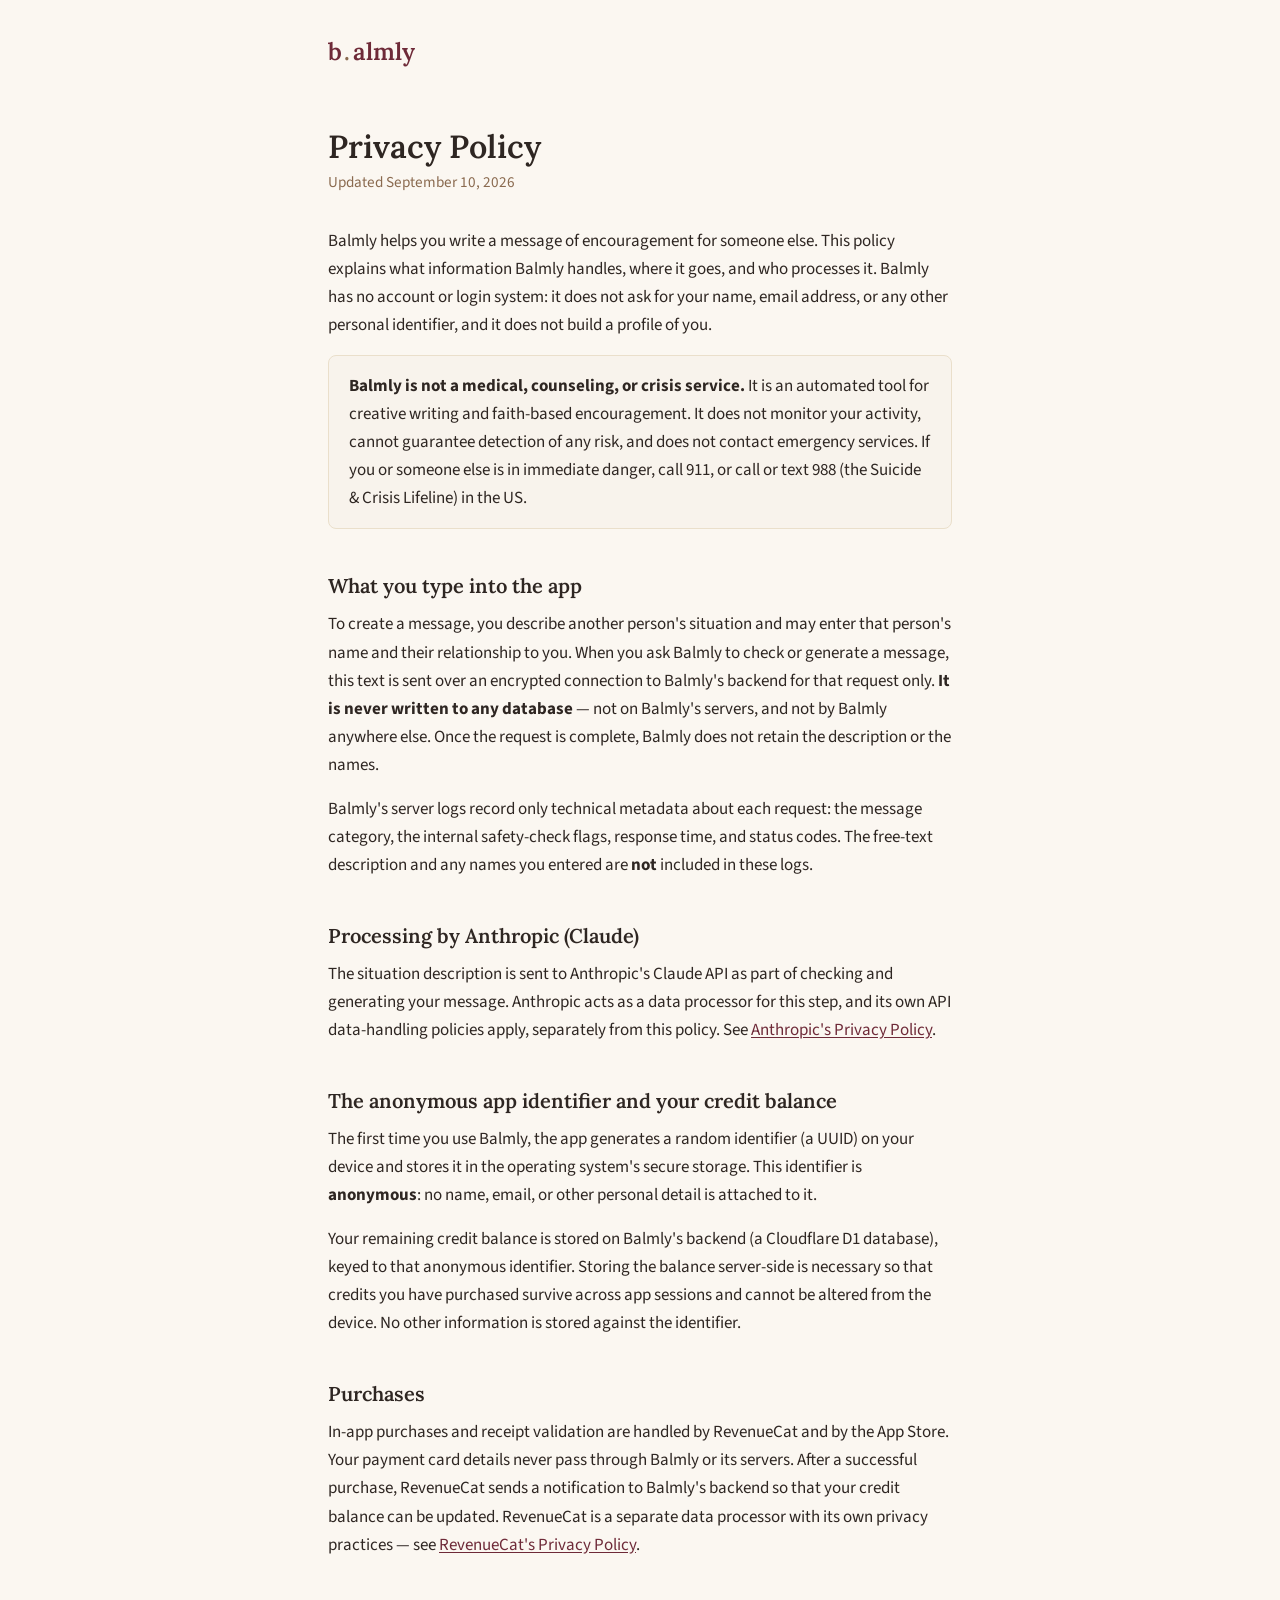
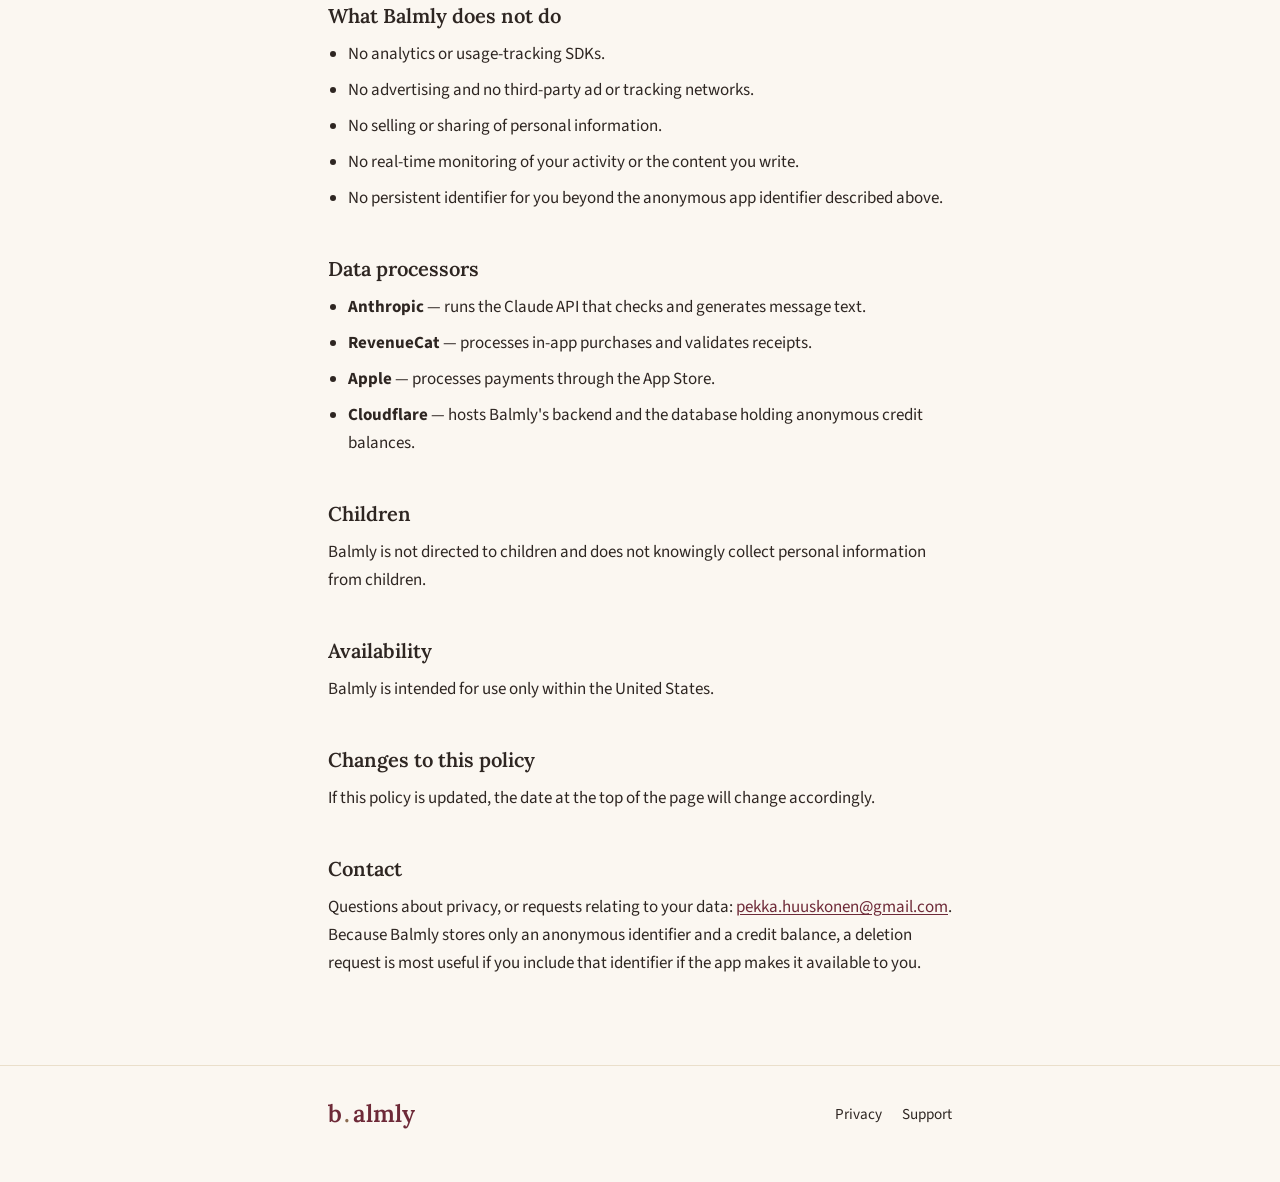
==== privacy/index.html @ a09f8d1a "Add privacy policy page Covers: no account/identifiers, transient handling of descriptions and recip" ====
<!DOCTYPE html>
<html lang="en">
<head>
<meta charset="UTF-8">
<meta name="viewport" content="width=device-width, initial-scale=1.0">
<title>Balmly — Privacy Policy</title>
<meta name="description" content="Balmly's privacy policy: what data is and isn't collected, where it goes, and who processes it.">
<link rel="preconnect" href="https://fonts.googleapis.com">
<link rel="preconnect" href="https://fonts.gstatic.com" crossorigin>
<link href="https://fonts.googleapis.com/css2?family=Lora:wght@500;600&family=Source+Sans+3:wght@400;600;700&display=swap" rel="stylesheet">
<link rel="icon" type="image/svg+xml" href="/assets/favicon.svg">
<link rel="stylesheet" href="/css/styles.css">
</head>
<body>

<header class="site-header">
  <div class="container">
    <a href="/" class="logo">b<span class="dot">.</span>almly</a>
  </div>
</header>

<main class="legal-page">
  <div class="container">
    <h1>Privacy Policy</h1>
    <p class="updated">Updated September 10, 2026</p>

    <p>Balmly helps you write a message of encouragement for someone else. This
    policy explains what information Balmly handles, where it goes, and who
    processes it. Balmly has no account or login system: it does not ask for
    your name, email address, or any other personal identifier, and it does not
    build a profile of you.</p>

    <div class="note">
      <p><strong>Balmly is not a medical, counseling, or crisis service.</strong>
      It is an automated tool for creative writing and faith-based encouragement.
      It does not monitor your activity, cannot guarantee detection of any risk,
      and does not contact emergency services. If you or someone else is in
      immediate danger, call 911, or call or text 988 (the Suicide &amp; Crisis
      Lifeline) in the US.</p>
    </div>

    <h2>What you type into the app</h2>
    <p>To create a message, you describe another person's situation and may enter
    that person's name and their relationship to you. When you ask Balmly to
    check or generate a message, this text is sent over an encrypted connection
    to Balmly's backend for that request only. <strong>It is never written to any
    database</strong> — not on Balmly's servers, and not by Balmly anywhere else.
    Once the request is complete, Balmly does not retain the description or the
    names.</p>
    <p>Balmly's server logs record only technical metadata about each request:
    the message category, the internal safety-check flags, response time, and
    status codes. The free-text description and any names you entered are
    <strong>not</strong> included in these logs.</p>

    <h2>Processing by Anthropic (Claude)</h2>
    <p>The situation description is sent to Anthropic's Claude API as part of
    checking and generating your message. Anthropic acts as a data processor for
    this step, and its own API data-handling policies apply, separately from
    this policy. See
    <a href="https://www.anthropic.com/legal/privacy" target="_blank" rel="noopener">Anthropic's Privacy Policy</a>.</p>

    <h2>The anonymous app identifier and your credit balance</h2>
    <p>The first time you use Balmly, the app generates a random identifier (a
    UUID) on your device and stores it in the operating system's secure
    storage. This identifier is <strong>anonymous</strong>: no name, email, or
    other personal detail is attached to it.</p>
    <p>Your remaining credit balance is stored on Balmly's backend (a Cloudflare
    D1 database), keyed to that anonymous identifier. Storing the balance
    server-side is necessary so that credits you have purchased survive across
    app sessions and cannot be altered from the device. No other information is
    stored against the identifier.</p>

    <h2>Purchases</h2>
    <p>In-app purchases and receipt validation are handled by RevenueCat and by
    the App Store. Your payment card details never pass through Balmly or its
    servers. After a successful purchase, RevenueCat sends a notification to
    Balmly's backend so that your credit balance can be updated. RevenueCat is a
    separate data processor with its own privacy practices — see
    <a href="https://www.revenuecat.com/privacy/" target="_blank" rel="noopener">RevenueCat's Privacy Policy</a>.</p>

    <h2>What Balmly does not do</h2>
    <ul>
      <li>No analytics or usage-tracking SDKs.</li>
      <li>No advertising and no third-party ad or tracking networks.</li>
      <li>No selling or sharing of personal information.</li>
      <li>No real-time monitoring of your activity or the content you write.</li>
      <li>No persistent identifier for you beyond the anonymous app identifier
      described above.</li>
    </ul>

    <h2>Data processors</h2>
    <ul>
      <li><strong>Anthropic</strong> — runs the Claude API that checks and
      generates message text.</li>
      <li><strong>RevenueCat</strong> — processes in-app purchases and validates
      receipts.</li>
      <li><strong>Apple</strong> — processes payments through the App Store.</li>
      <li><strong>Cloudflare</strong> — hosts Balmly's backend and the database
      holding anonymous credit balances.</li>
    </ul>

    <h2>Children</h2>
    <p>Balmly is not directed to children and does not knowingly collect
    personal information from children.</p>

    <h2>Availability</h2>
    <p>Balmly is intended for use only within the United States.</p>

    <h2>Changes to this policy</h2>
    <p>If this policy is updated, the date at the top of the page will change
    accordingly.</p>

    <h2>Contact</h2>
    <p>Questions about privacy, or requests relating to your data:
    <a href="mailto:pekka.huuskonen@gmail.com">pekka.huuskonen@gmail.com</a>.
    Because Balmly stores only an anonymous identifier and a credit balance, a
    deletion request is most useful if you include that identifier if the app
    makes it available to you.</p>
  </div>
</main>

<footer class="site-footer">
  <div class="container">
    <a href="/" class="logo">b<span class="dot">.</span>almly</a>
    <div class="footer-links">
      <a href="/privacy/">Privacy</a>
      <a href="mailto:pekka.huuskonen@gmail.com">Support</a>
    </div>
  </div>
</footer>

</body>
</html>
---- css/styles.css ----
/* Balmly website — all styles. No build step, no dependencies.
   Brand tokens below are established in the mobile app; do not invent new ones. */

:root {
  /* Colour */
  --wine: #6E2A38;        /* primary accent: buttons, links */
  --wine-dark: #5A1F2C;   /* hover / pressed */
  --ink: #2E2622;         /* body text */
  --cream: #FBF7F1;       /* page background */
  --cream-deep: #F8F3EC;  /* slightly deeper background blocks */
  --brown: #8A6A4F;       /* secondary accent */
  --sand: #EADFCB;        /* borders, hairlines */
  --icon-cream: #F4EDE3;  /* icon background */

  /* Type */
  --serif: "Lora", Georgia, "Times New Roman", serif;
  --sans: "Source Sans 3", -apple-system, BlinkMacSystemFont, "Segoe UI", Roboto, sans-serif;

  /* Measure / rhythm */
  --measure: 42rem;
  --pad: 24px;
}

*, *::before, *::after { box-sizing: border-box; }

html { -webkit-text-size-adjust: 100%; }

body {
  margin: 0;
  font-family: var(--sans);
  font-size: 1.0625rem;
  line-height: 1.65;
  color: var(--ink);
  background: var(--cream);
  -webkit-font-smoothing: antialiased;
}

.container {
  width: 100%;
  max-width: var(--measure);
  margin: 0 auto;
  padding: 0 var(--pad);
}

/* ---- Header ---- */

.site-header {
  padding: 32px 0 24px;
}

.site-header .container {
  display: flex;
  align-items: center;
  justify-content: space-between;
}

.logo {
  display: inline-flex;
  align-items: baseline;
  gap: 2px;
  text-decoration: none;
  font-family: var(--serif);
  font-size: 1.5rem;
  font-weight: 600;
  color: var(--wine);
  letter-spacing: 0.01em;
}

.logo .dot { color: var(--brown); }

/* ---- Legal page ---- */

.legal-page {
  padding: 8px 0 72px;
}

.legal-page h1 {
  font-family: var(--serif);
  font-weight: 600;
  font-size: 2rem;
  line-height: 1.2;
  color: var(--ink);
  margin: 24px 0 4px;
}

.legal-page h2 {
  font-family: var(--serif);
  font-weight: 600;
  font-size: 1.25rem;
  color: var(--ink);
  margin: 40px 0 8px;
}

.legal-page .updated {
  color: var(--brown);
  font-size: 0.95rem;
  margin: 0 0 32px;
}

.legal-page p { margin: 0 0 16px; }

.legal-page ul {
  margin: 0 0 16px;
  padding-left: 1.25rem;
}

.legal-page li { margin: 0 0 8px; }

.legal-page a {
  color: var(--wine);
  text-decoration: underline;
  text-underline-offset: 2px;
}

.legal-page a:hover { color: var(--wine-dark); }

.legal-page strong { font-weight: 700; }

/* A quiet inset block for the "not a medical or crisis service" note */
.note {
  background: var(--cream-deep);
  border: 1px solid var(--sand);
  border-radius: 8px;
  padding: 16px 20px;
  margin: 0 0 24px;
}

.note p:last-child { margin-bottom: 0; }

/* ---- Footer ---- */

.site-footer {
  border-top: 1px solid var(--sand);
  padding: 28px 0 48px;
}

.site-footer .container {
  display: flex;
  align-items: center;
  justify-content: space-between;
  gap: 16px;
  flex-wrap: wrap;
}

.footer-links {
  display: flex;
  gap: 20px;
}

.footer-links a {
  color: var(--ink);
  text-decoration: none;
  font-size: 0.95rem;
}

.footer-links a:hover { color: var(--wine); }

.footer-fine {
  color: var(--brown);
  font-size: 0.9rem;
  margin: 0;
}

@media (max-width: 480px) {
  .legal-page h1 { font-size: 1.6rem; }
}
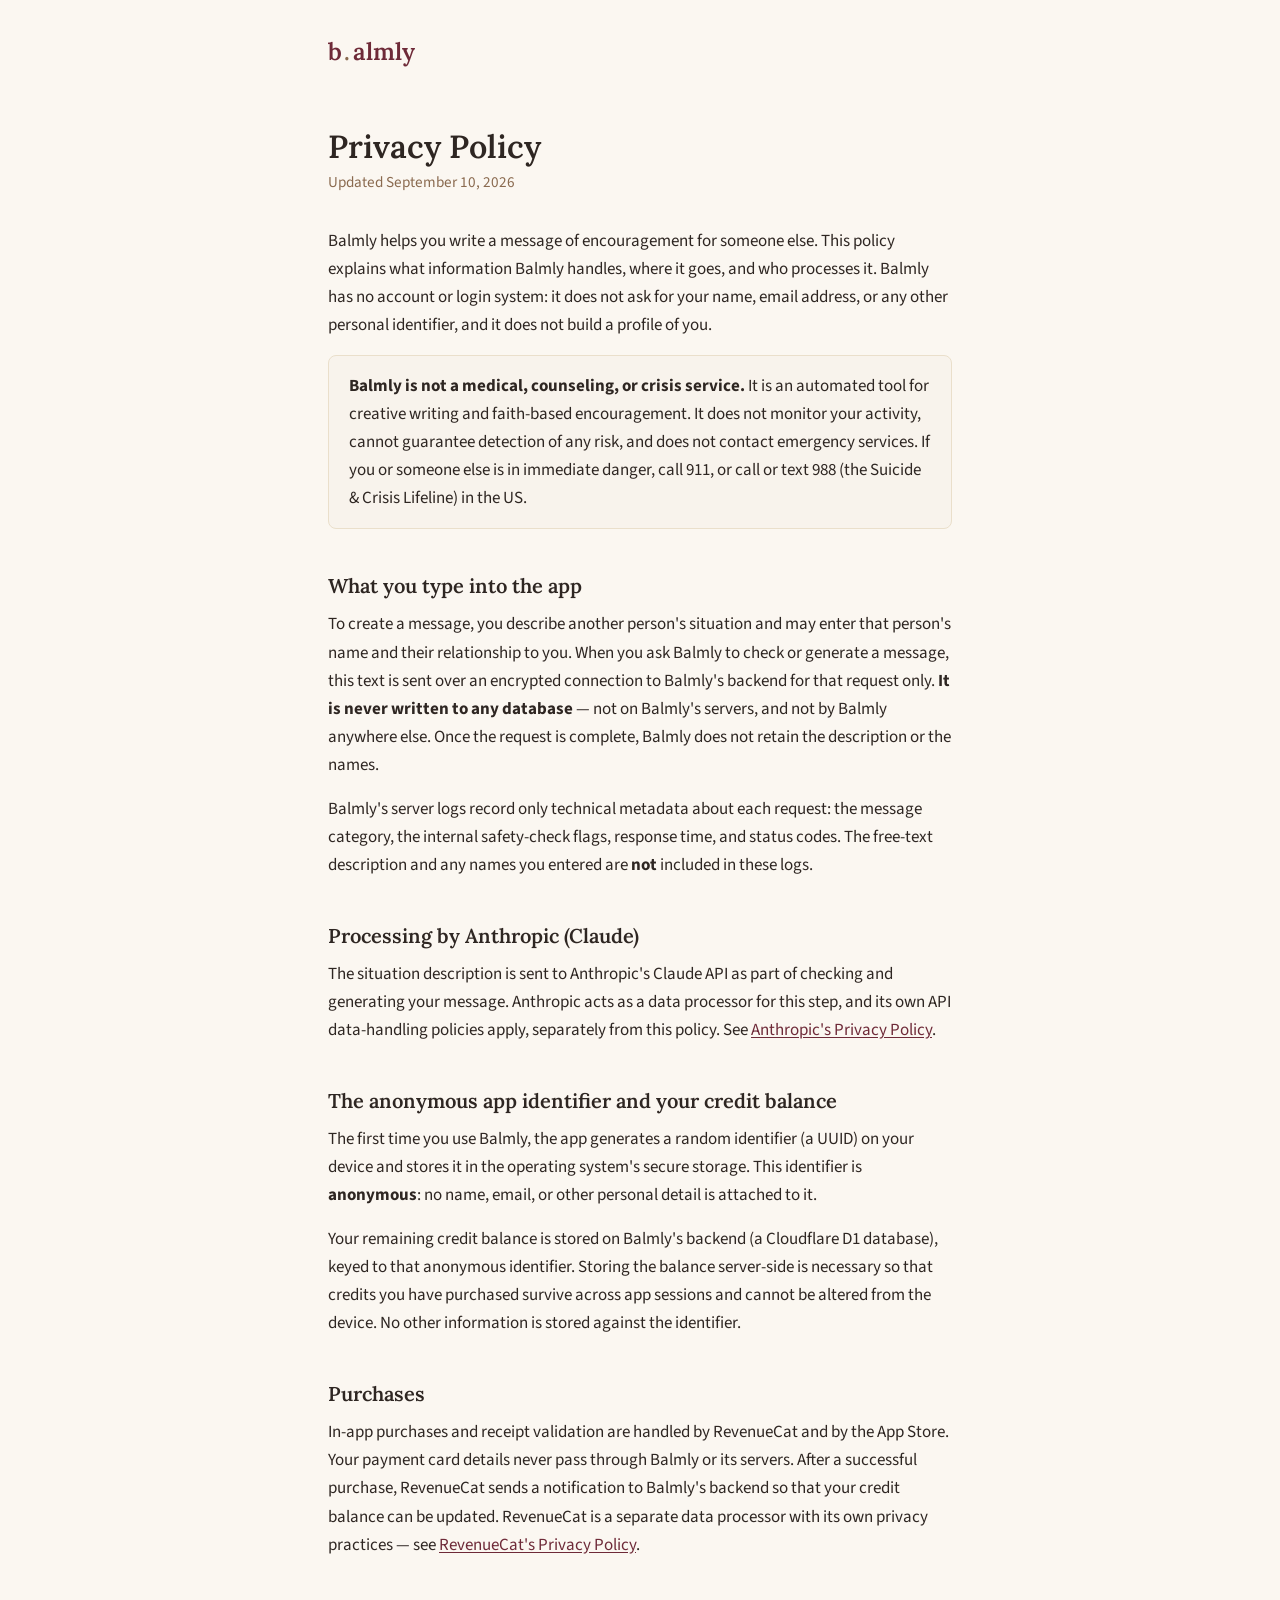
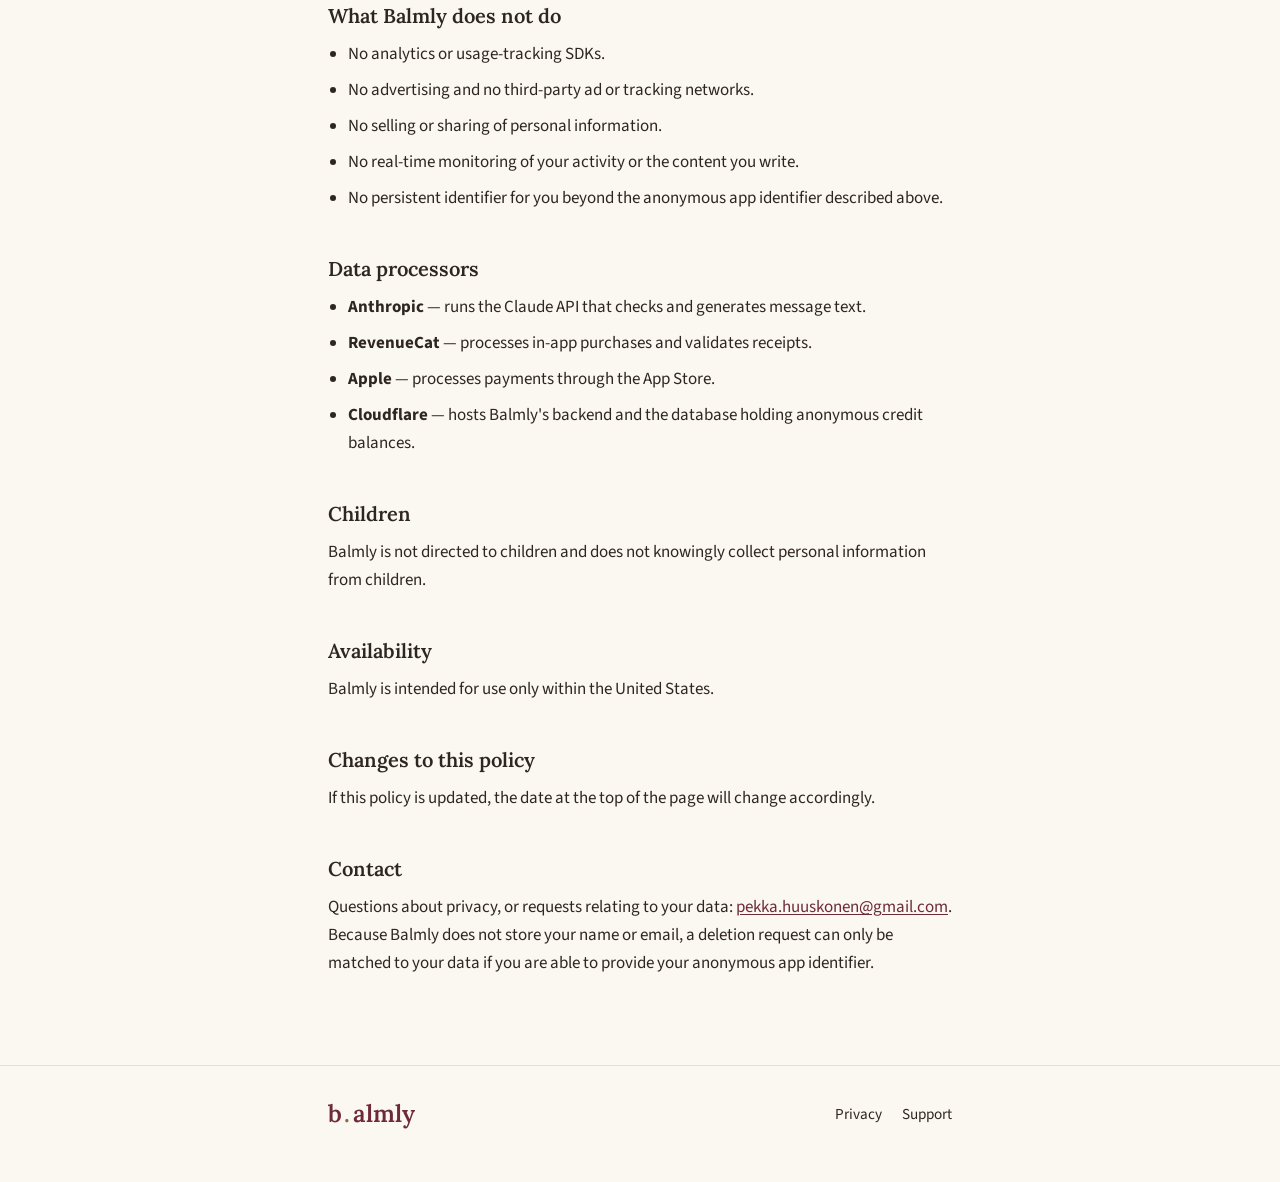
==== commit 2c6a6ec1: "Soften deletion-request wording in privacy contact section The app has no production-visible way to " ====
--- a/privacy/index.html
+++ b/privacy/index.html
@@ -113,9 +113,9 @@
     <h2>Contact</h2>
     <p>Questions about privacy, or requests relating to your data:
     <a href="mailto:pekka.huuskonen@gmail.com">pekka.huuskonen@gmail.com</a>.
-    Because Balmly stores only an anonymous identifier and a credit balance, a
-    deletion request is most useful if you include that identifier if the app
-    makes it available to you.</p>
+    Because Balmly does not store your name or email, a deletion request can
+    only be matched to your data if you are able to provide your anonymous app
+    identifier.</p>
   </div>
 </main>
 
